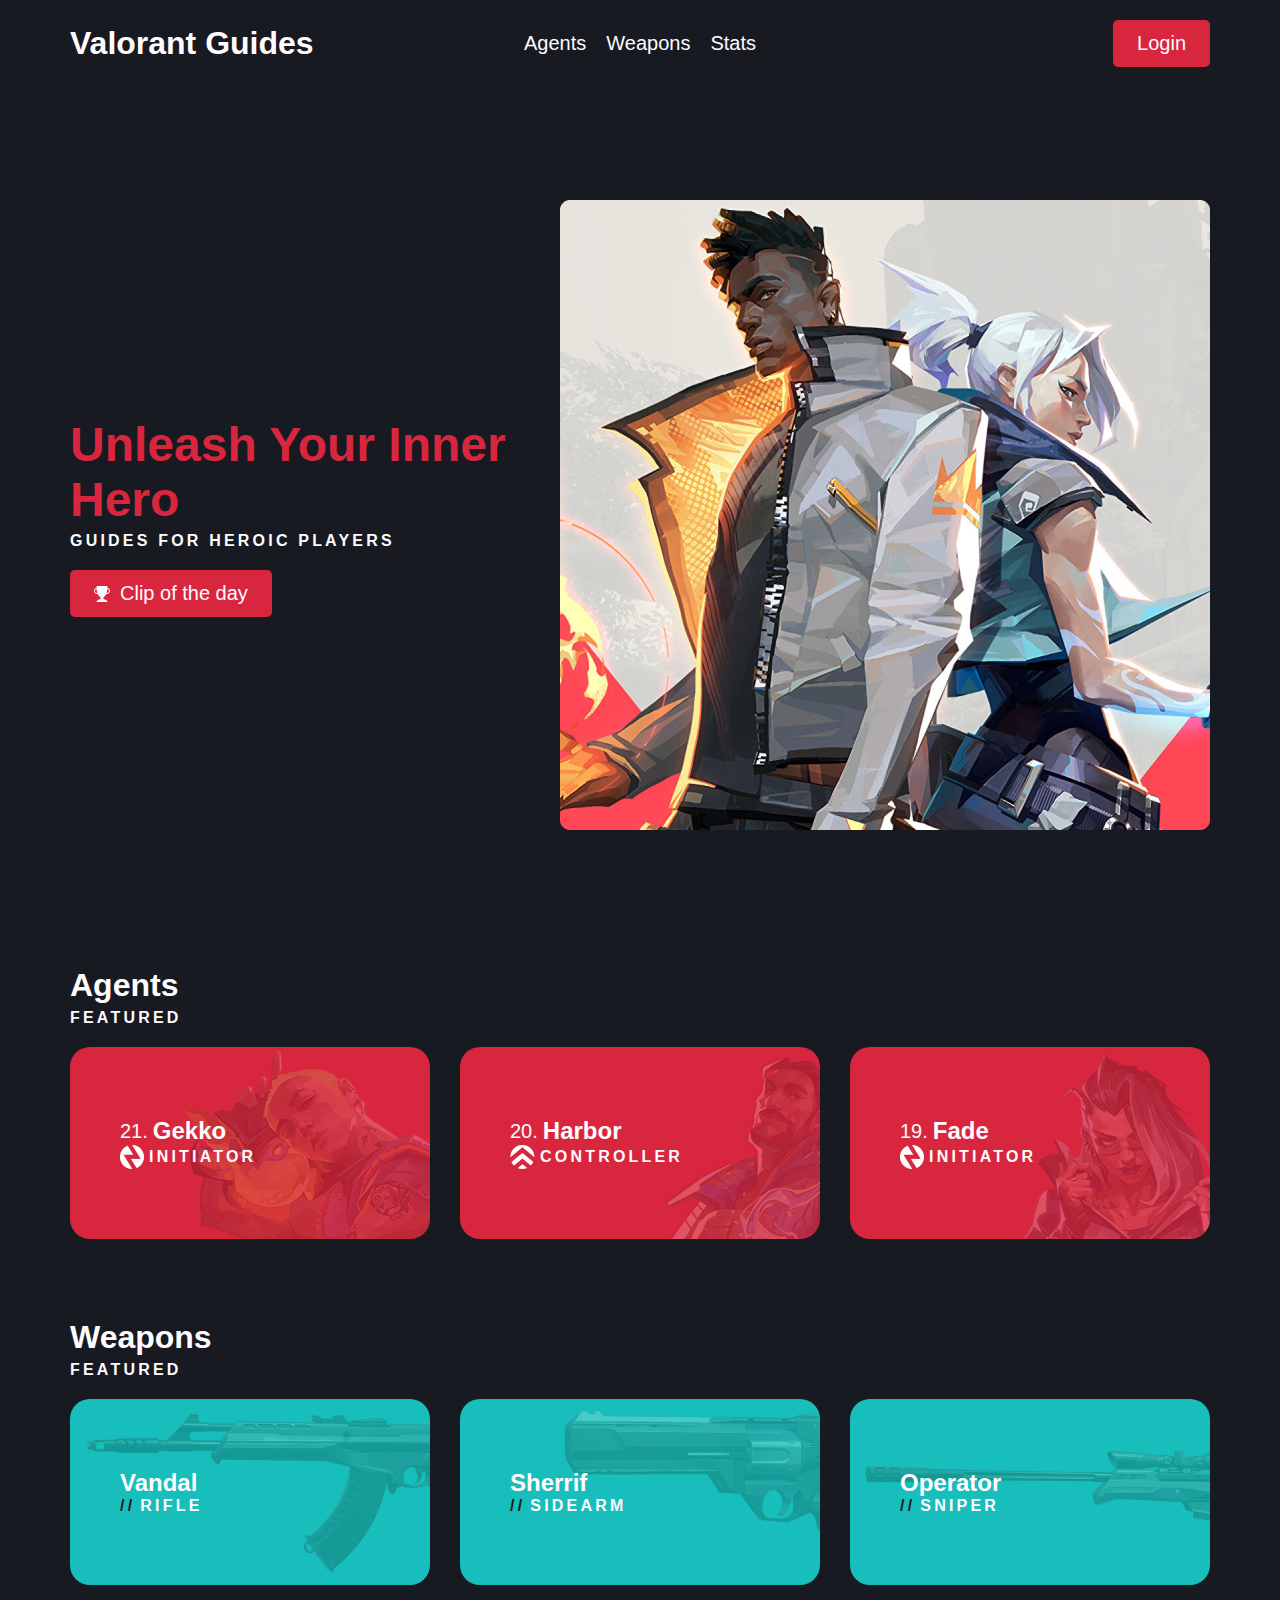
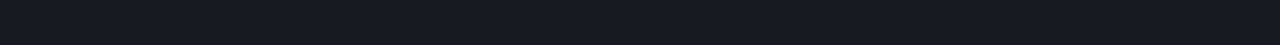
==== public_html/index.html @ 49d73ab6 "wow" ====
<!DOCTYPE html>
<html lang="en">
<head>
    <meta charset="UTF-8">
    <meta http-equiv="X-UA-Compatible" content="IE=edge">
    <meta name="viewport" content="width=device-width, initial-scale=1.0">
    <link rel="stylesheet" href="./assets/css/head.css">
    <link rel="stylesheet" href="./assets/css/navigation.css">
    <link rel="stylesheet" href="./assets/css/pages/index.css">
    <title>Valorant Guides</title>
</head>
<body>
    <div class="container">
        <div class="navigation">
            <div class="logo"><a href="./"><h2>Valorant Guides</h2></a></div>
            <div class="links">
                <ul>
                    <li><a href="./agents.html">Agents</a></li>
                    <li><a href="./weapons.html">Weapons</a></li>
                    <li><a href="./stats.html">Stats</a></li>
                </ul>
            </div>
            <div class="cta"><button class="btn-primary">Login</button></div>
        </div>
        <div class="hero">
            <div class="left">
                <div class="top">
                    <h1>Unleash your inner hero</h1>
                    <p class="subheading">Guides for heroic players</p>
                </div>
                <div class="bottom">
                    <button class="btn-primary">  
                        <svg xmlns="http://www.w3.org/2000/svg" width="16" height="16" fill="currentColor" class="bi bi-trophy-fill" viewBox="0 0 16 16">
                            <path d="M2.5.5A.5.5 0 0 1 3 0h10a.5.5 0 0 1 .5.5c0 .538-.012 1.05-.034 1.536a3 3 0 1 1-1.133 5.89c-.79 1.865-1.878 2.777-2.833 3.011v2.173l1.425.356c.194.048.377.135.537.255L13.3 15.1a.5.5 0 0 1-.3.9H3a.5.5 0 0 1-.3-.9l1.838-1.379c.16-.12.343-.207.537-.255L6.5 13.11v-2.173c-.955-.234-2.043-1.146-2.833-3.012a3 3 0 1 1-1.132-5.89A33.076 33.076 0 0 1 2.5.5zm.099 2.54a2 2 0 0 0 .72 3.935c-.333-1.05-.588-2.346-.72-3.935zm10.083 3.935a2 2 0 0 0 .72-3.935c-.133 1.59-.388 2.885-.72 3.935z"/>
                        </svg>
                        Clip of the day
                    </button>
                </div>
            </div>
            <div class="right">
                <img src="./assets/images/hero.png" alt="">
            </div>
        </div>
        <div class="featured">
            <div class="agents">
                <div class="top">
                    <h2>Agents</h2>
                    <p class="subheading">Featured</p>
                </div>
                <div class="bottom">
                    <div class="agent-card gekko">
                        <div class="name">
                            <h4>21.</h4>
                            <h3>Gekko</h3>
                        </div>
                        <div class="role">
                            <img src="./assets/images/initiator.png">
                            <p class="subheading">Initiator</p>
                        </div>
                    </div>
                    <div class="agent-card harbor">
                        <div class="name">
                            <h4>20.</h4>
                            <h3>Harbor</h3>
                        </div>
                        <div class="role">
                            <img src="./assets/images/controller.png">
                            <p class="subheading">Controller</p>
                        </div>
                    </div>
                    <div class="agent-card fade">
                        <div class="name">
                            <h4>19.</h4>
                            <h3>Fade</h3>
                        </div>
                        <div class="role">
                            <img src="./assets/images/initiator.png">
                            <p class="subheading">Initiator</p>
                        </div>
                    </div>
                </div>
            </div>
            <div class="weapons">
                <div class="top">
                    <h2>Weapons</h2>
                    <p class="subheading">Featured</p>
                </div>
                <div class="bottom">
                    <div class="weapon-card vandal">
                        <div class="name">
                            <h3>Vandal</h3>
                        </div>
                        <div class="type">
                            <p class="subheading slash">//</p>
                            <p class="subheading">Rifle</p>
                        </div>
                    </div>
                    <div class="weapon-card sherrif">
                        <div class="name">
                            <h3>Sherrif</h3>
                        </div>
                        <div class="type">
                            <p class="subheading slash">//</p>
                            <p class="subheading">Sidearm</p>
                        </div>
                    </div>
                    <div class="weapon-card operator">
                        <div class="name">
                            <h3>Operator</h3>
                        </div>
                        <div class="type">
                            <p class="subheading slash">//</p>
                            <p class="subheading">Sniper</p>
                        </div>
                    </div>
                </div>
            </div>
        </div>
    </div>
</body>
</html>
---- public_html/assets/css/head.css ----
:root {
    --primary-color: #D7263D;
    --secondary-color: #17BEBB;
    --text-color: #FFFBFE;
    --background-color: #171A21;
}

* {
    margin: 0;
    padding: 0;
}

body {
    font-family: 'Rubik', sans-serif;
    background-color: var(--background-color);
    color: var(--text-color);
}


/* Texts start */
h1 {
    font-size: 48px;
    font-weight: 800;
    text-transform: capitalize;
}

h2 {
    font-size: 32px;
    font-weight: 700;
    text-transform: capitalize;
}

h3 {
    font-size: 24px;
    font-weight: 600;
    text-transform: capitalize;
}

h4 {
    font-size: 20px;
    font-weight: 500;
    text-transform: capitalize;
}

p {
    font-size: 18px;
    font-weight: 400;
}

a {
    text-decoration: none;
    font-size: 20px;
    font-weight: 400;
    color: inherit;
}

.subheading {
    font-size: 16px;
    font-weight: 600;
    letter-spacing: 0.20em;
    text-transform: uppercase;
}
/* Texts end */


/* Buttons start */
button {
    display: flex;
    align-items: center;
    gap: 10px;
    font-size: 20px;
    font-weight: 400;
    border: none;
    padding: 12px 24px;
    border-radius: 5px;
    transition: .2s ease-in-out;
    color: var(--text-color);
}

button:hover {
    cursor: pointer;
}

.btn-primary {
    background-color: var(--primary-color);
}

.btn-primary:hover {
    background-color: #b81f33;
}

.btn-secondary {
    background-color: var(--secondary-color);
}

.btn-secondary:hover {
    background-color: #0f9d9a;
}
/* Buttons end */


/* Container start */
.container {
    padding: 20px 70px 60px 70px;
}
/* Container end */
---- public_html/assets/css/navigation.css ----
/* Navigation start */
.navigation {
    display: flex;
    justify-content: space-between;
    align-items: center;
}

.navigation .logo {
    flex: 1;
}

.navigation .links {
    flex: 1;
    text-align: center;
}

.navigation .links ul {
    display: flex;
    gap: 20px;
    justify-content: center;
}

.navigation .links ul li {
    list-style: none;
}

.navigation .links ul li a {
    color: inherit;
    transition: .2s ease-in-out;
}

.navigation .links ul li a:hover {
    color: var(--primary-color);
}

.navigation .cta {
    flex: 1;
    display: flex;
    flex-direction: column;
    align-items: end;
}
/* Navigation end */
---- public_html/assets/css/pages/index.css ----
:root {
    --primary-color: #D7263D;
    --secondary-color: #17BEBB;
    --text-color: #FFFBFE;
    --background-color: #171A21;
}


/* Hero start */
.hero {
    height: 100vh;
}

.hero {
    display: flex;
    flex-direction: row;
    align-items: center;
    height: 100vh;
}

.hero .left, .right {
    flex: 1;
}

.hero .left {
    display: flex;
    flex-direction: column;
    gap: 20px;
}

.hero .left h1 {
    color: var(--primary-color);
}

.hero .left .top {
    display: flex;
    flex-direction: column;
    gap: 5px;
}

.hero .right {
    text-align: right;
}
/* Hero end */


/* Featured start */
.featured {
    display: flex;
    flex-direction: column;
    gap: 80px;
}

.featured .top {
    display: flex;
    flex-direction: column;
    gap: 5px;
}

.featured .agents {
    display: flex;
    flex-direction: column;
    gap: 20px;
}

.featured .agents .bottom {
    display: flex;
    flex-direction: row;
    gap: 30px;
}

.featured .agents .bottom .agent-card {
    flex: 1;
    border-radius: 20px;
    padding: 70px 50px;
    gap: 5px;
    background-color: var(--primary-color);
}

.featured .agents .bottom .agent-card.gekko {
    background-image: url('../../images/gekko-20.png');
}

.featured .agents .bottom .agent-card.harbor {
    background-image: url('../../images/harbor-20.png');
}

.featured .agents .bottom .agent-card.fade {
    background-image: url('../../images/fade-20.png');
}

.featured .agents .bottom .agent-card .name {
    display: flex;
    flex-direction: row;
    align-items: center;
    gap: 5px;
}

.featured .agents .bottom .agent-card .role {
    display: flex;
    flex-direction: row;
    align-items: center;
    gap: 5px;
}

.featured .weapons {
    display: flex;
    flex-direction: column;
    gap: 20px;
}

.featured .weapons .bottom {
    display: flex;
    flex-direction: row;
    gap: 30px;
}

.featured .weapons .bottom .weapon-card {
    flex: 1;
    border-radius: 20px;
    padding: 70px 50px;
    gap: 5px;
    background-color: var(--secondary-color);
}

.featured .weapons .bottom .weapon-card.vandal {
    background-image: url('../../images/vandal-20.png');
    background-size: cover;
}

.featured .weapons .bottom .weapon-card.sherrif {
    background-image: url('../../images/sheriff-20.png');
    background-size: cover;
}

.featured .weapons .bottom .weapon-card.operator {
    background-image: url('../../images/operator-20.png');
    background-size: cover;
}

.featured .weapons .bottom .weapon-card .type {
    display: flex;
    flex-direction: row;
    gap: 5px;
}

.featured .weapons .bottom .weapon-card .type .subheading.slash {
    color: var(--background-color);
}
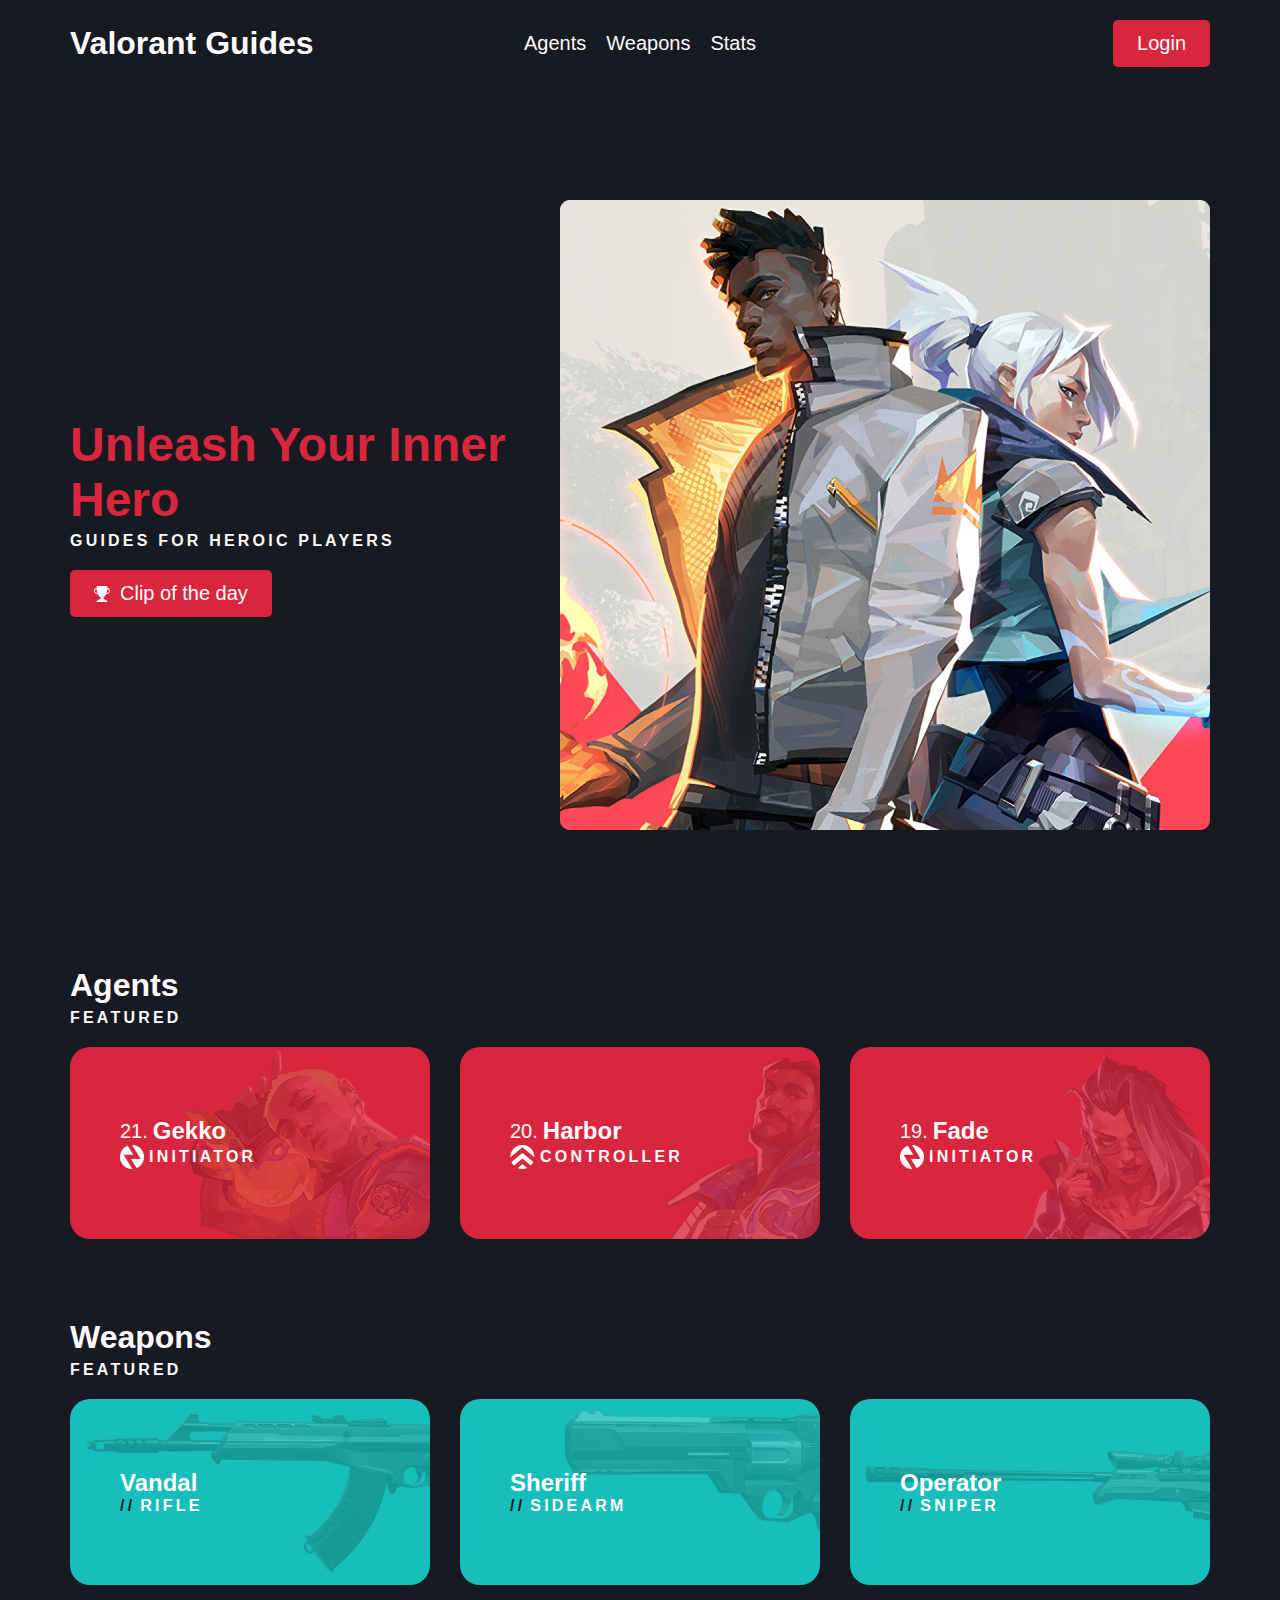
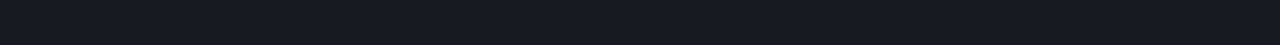
==== commit cf2e3a3c: "aaaaa" ====
--- a/public_html/index.html
+++ b/public_html/index.html
@@ -7,6 +7,7 @@
     <link rel="stylesheet" href="./assets/css/head.css">
     <link rel="stylesheet" href="./assets/css/navigation.css">
     <link rel="stylesheet" href="./assets/css/pages/index.css">
+    <script src="./index.js"></script>
     <title>Valorant Guides</title>
 </head>
 <body>
@@ -48,7 +49,7 @@
                     <p class="subheading">Featured</p>
                 </div>
                 <div class="bottom">
-                    <div class="agent-card gekko">
+                    <div onmouseenter="hoverAgentCard('gekko')" class="agent-card gekko">
                         <div class="name">
                             <h4>21.</h4>
                             <h3>Gekko</h3>
@@ -58,7 +59,7 @@
                             <p class="subheading">Initiator</p>
                         </div>
                     </div>
-                    <div class="agent-card harbor">
+                    <div onmouseenter="hoverAgentCard('harbor')" class="agent-card harbor">
                         <div class="name">
                             <h4>20.</h4>
                             <h3>Harbor</h3>
@@ -68,7 +69,7 @@
                             <p class="subheading">Controller</p>
                         </div>
                     </div>
-                    <div class="agent-card fade">
+                    <div onmouseenter="hoverAgentCard('fade')" class="agent-card fade">
                         <div class="name">
                             <h4>19.</h4>
                             <h3>Fade</h3>
@@ -86,7 +87,7 @@
                     <p class="subheading">Featured</p>
                 </div>
                 <div class="bottom">
-                    <div class="weapon-card vandal">
+                    <div onmouseenter="hoverWeaponCard('vandal')" class="weapon-card vandal">
                         <div class="name">
                             <h3>Vandal</h3>
                         </div>
@@ -95,16 +96,16 @@
                             <p class="subheading">Rifle</p>
                         </div>
                     </div>
-                    <div class="weapon-card sherrif">
+                    <div onmouseenter="hoverWeaponCard('sheriff')" class="weapon-card sheriff">
                         <div class="name">
-                            <h3>Sherrif</h3>
+                            <h3>Sheriff</h3>
                         </div>
                         <div class="type">
                             <p class="subheading slash">//</p>
                             <p class="subheading">Sidearm</p>
                         </div>
                     </div>
-                    <div class="weapon-card operator">
+                    <div onmouseenter="hoverWeaponCard('operator')" class="weapon-card operator">
                         <div class="name">
                             <h3>Operator</h3>
                         </div>
--- a/public_html/assets/css/pages/index.css
+++ b/public_html/assets/css/pages/index.css
@@ -75,6 +75,8 @@
     padding: 70px 50px;
     gap: 5px;
     background-color: var(--primary-color);
+    transition: .2s ease-in-out;
+    background-repeat: no-repeat;
 }
 
 .featured .agents .bottom .agent-card.gekko {
@@ -128,7 +130,7 @@
     background-size: cover;
 }
 
-.featured .weapons .bottom .weapon-card.sherrif {
+.featured .weapons .bottom .weapon-card.sheriff {
     background-image: url('../../images/sheriff-20.png');
     background-size: cover;
 }
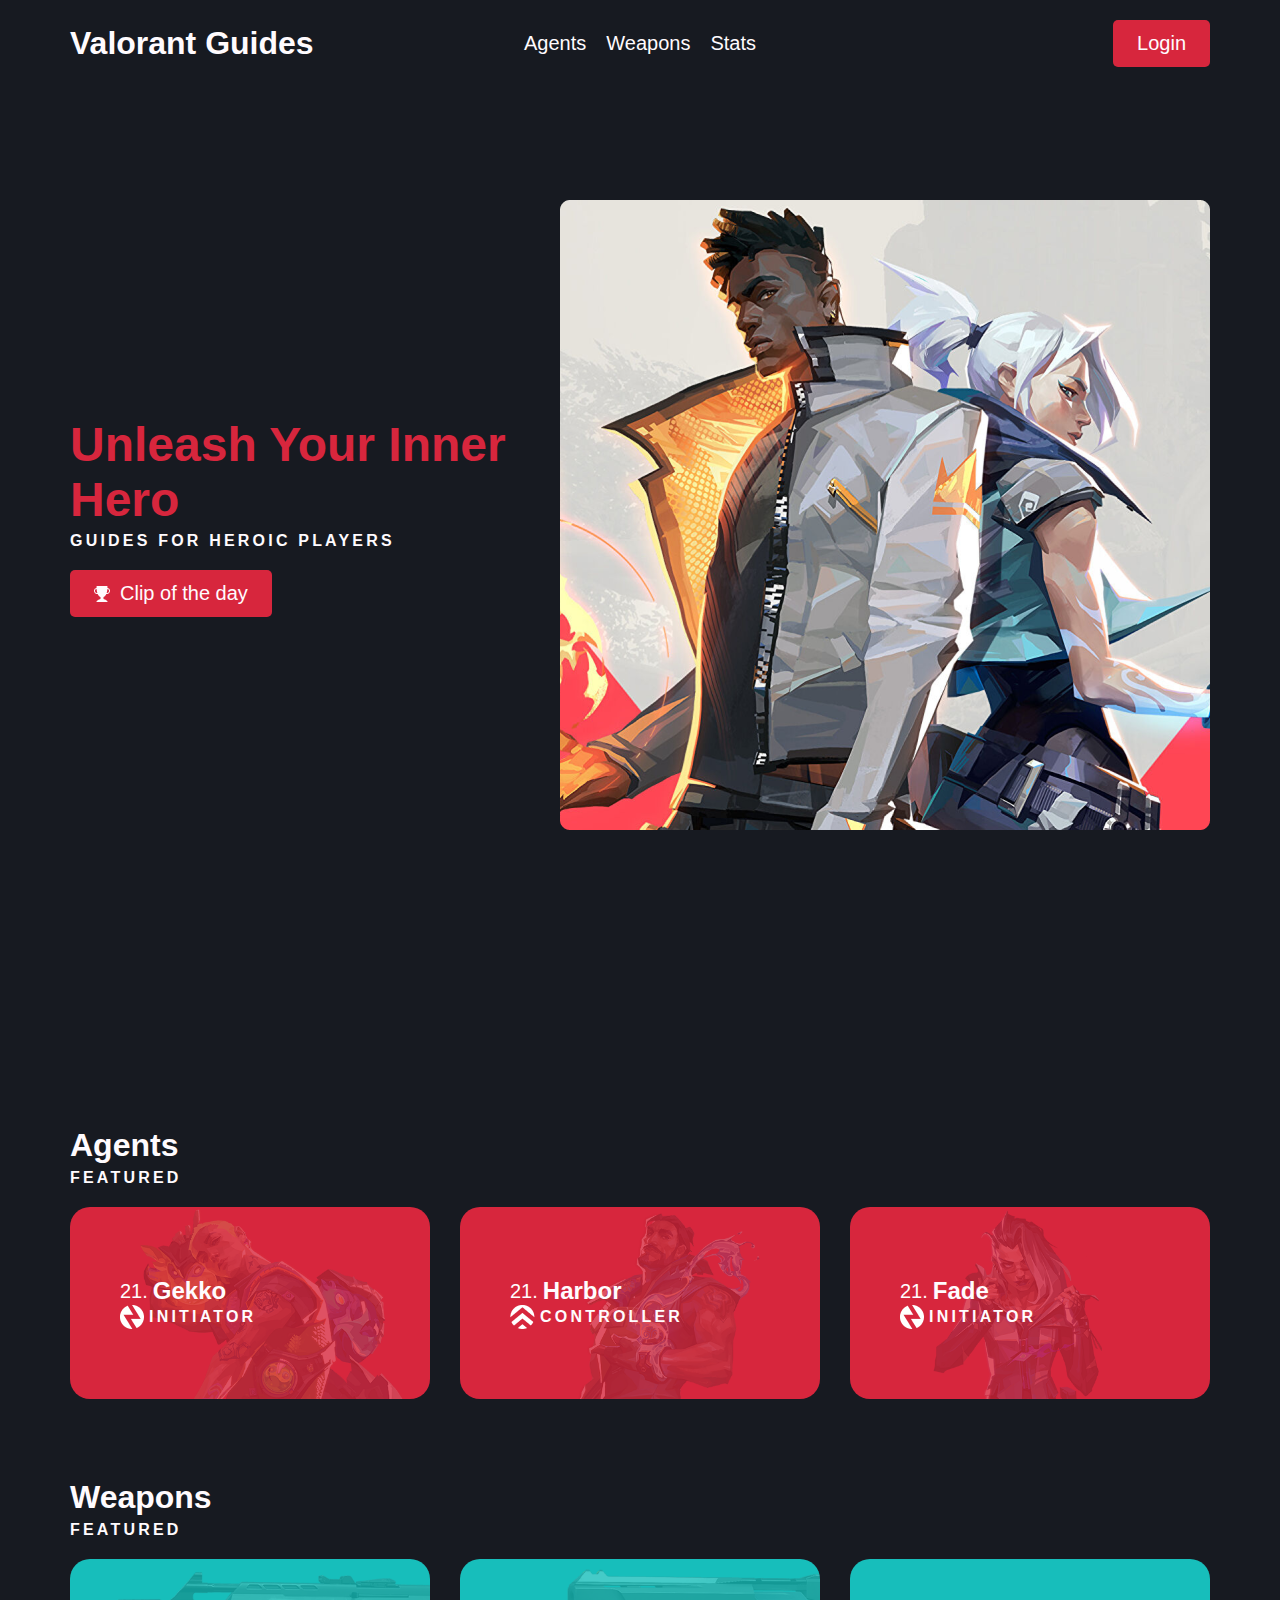
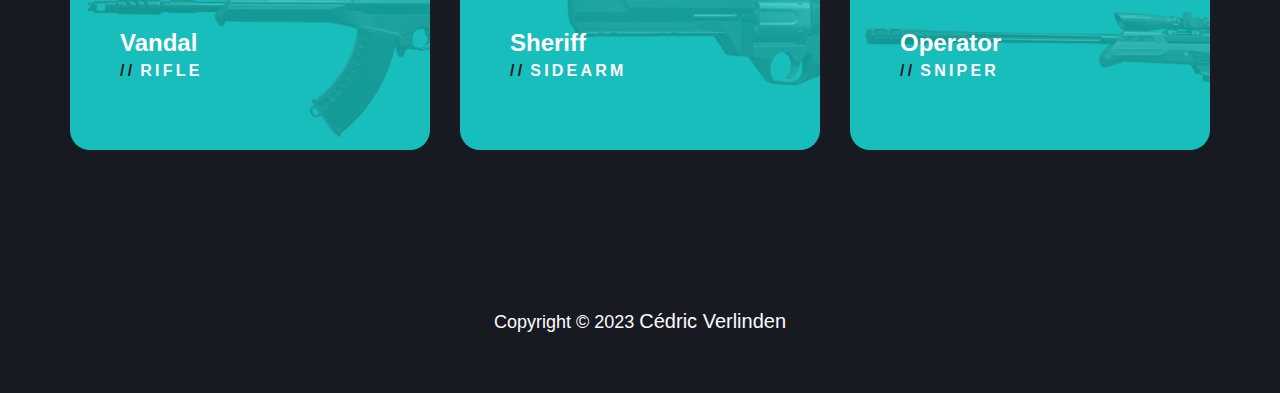
==== commit 47177c74: "Added database, agents, weapons" ====
--- a/public_html/index.html
+++ b/public_html/index.html
@@ -1,122 +1,112 @@
 <!DOCTYPE html>
 <html lang="en">
-<head>
-    <meta charset="UTF-8">
-    <meta http-equiv="X-UA-Compatible" content="IE=edge">
-    <meta name="viewport" content="width=device-width, initial-scale=1.0">
-    <link rel="stylesheet" href="./assets/css/head.css">
-    <link rel="stylesheet" href="./assets/css/navigation.css">
-    <link rel="stylesheet" href="./assets/css/pages/index.css">
-    <script src="./index.js"></script>
+  <head>
+    <meta charset="UTF-8" />
+    <meta http-equiv="X-UA-Compatible" content="IE=edge" />
+    <meta name="viewport" content="width=device-width, initial-scale=1.0" />
+    <link rel="stylesheet" href="./assets/css/head.css" />
+    <link rel="stylesheet" href="./assets/css/navigation.css" />
+    <link rel="stylesheet" href="./assets/css/pages/index.css" />
+    <script type="module" src="./js/database.js"></script>
+    <script src="./js/index.js"></script>
+    <script type="module">
+      import { getAllAgents, getAllWeapons } from "./js/database.js";
+
+      getAllAgents()
+        .then((agents) => {
+          console.log("All agents: ", agents);
+        })
+        .catch((error) => {
+          console.error("Error getting agents: ", error);
+        });
+
+      getAllWeapons()
+        .then((weapons) => {
+          console.log("All weapons: ", weapons);
+        })
+        .catch((error) => {
+          console.error("Error getting weapons: ", error);
+        });
+    </script>
     <title>Valorant Guides</title>
-</head>
-<body>
+  </head>
+  <body>
     <div class="container">
-        <div class="navigation">
-            <div class="logo"><a href="./"><h2>Valorant Guides</h2></a></div>
-            <div class="links">
-                <ul>
-                    <li><a href="./agents.html">Agents</a></li>
-                    <li><a href="./weapons.html">Weapons</a></li>
-                    <li><a href="./stats.html">Stats</a></li>
-                </ul>
-            </div>
-            <div class="cta"><button class="btn-primary">Login</button></div>
+      <div class="navigation">
+        <div class="logo">
+          <a href="./"><h2>Valorant Guides</h2></a>
         </div>
-        <div class="hero">
-            <div class="left">
-                <div class="top">
-                    <h1>Unleash your inner hero</h1>
-                    <p class="subheading">Guides for heroic players</p>
-                </div>
-                <div class="bottom">
-                    <button class="btn-primary">  
-                        <svg xmlns="http://www.w3.org/2000/svg" width="16" height="16" fill="currentColor" class="bi bi-trophy-fill" viewBox="0 0 16 16">
-                            <path d="M2.5.5A.5.5 0 0 1 3 0h10a.5.5 0 0 1 .5.5c0 .538-.012 1.05-.034 1.536a3 3 0 1 1-1.133 5.89c-.79 1.865-1.878 2.777-2.833 3.011v2.173l1.425.356c.194.048.377.135.537.255L13.3 15.1a.5.5 0 0 1-.3.9H3a.5.5 0 0 1-.3-.9l1.838-1.379c.16-.12.343-.207.537-.255L6.5 13.11v-2.173c-.955-.234-2.043-1.146-2.833-3.012a3 3 0 1 1-1.132-5.89A33.076 33.076 0 0 1 2.5.5zm.099 2.54a2 2 0 0 0 .72 3.935c-.333-1.05-.588-2.346-.72-3.935zm10.083 3.935a2 2 0 0 0 .72-3.935c-.133 1.59-.388 2.885-.72 3.935z"/>
-                        </svg>
-                        Clip of the day
-                    </button>
-                </div>
-            </div>
-            <div class="right">
-                <img src="./assets/images/hero.png" alt="">
-            </div>
+        <div class="links">
+          <ul>
+            <li><a href="./agents.html">Agents</a></li>
+            <li><a href="./weapons.html">Weapons</a></li>
+            <li><a href="./stats.html">Stats</a></li>
+          </ul>
         </div>
-        <div class="featured">
-            <div class="agents">
-                <div class="top">
-                    <h2>Agents</h2>
-                    <p class="subheading">Featured</p>
-                </div>
-                <div class="bottom">
-                    <div onmouseenter="hoverAgentCard('gekko')" class="agent-card gekko">
-                        <div class="name">
-                            <h4>21.</h4>
-                            <h3>Gekko</h3>
-                        </div>
-                        <div class="role">
-                            <img src="./assets/images/initiator.png">
-                            <p class="subheading">Initiator</p>
-                        </div>
-                    </div>
-                    <div onmouseenter="hoverAgentCard('harbor')" class="agent-card harbor">
-                        <div class="name">
-                            <h4>20.</h4>
-                            <h3>Harbor</h3>
-                        </div>
-                        <div class="role">
-                            <img src="./assets/images/controller.png">
-                            <p class="subheading">Controller</p>
-                        </div>
-                    </div>
-                    <div onmouseenter="hoverAgentCard('fade')" class="agent-card fade">
-                        <div class="name">
-                            <h4>19.</h4>
-                            <h3>Fade</h3>
-                        </div>
-                        <div class="role">
-                            <img src="./assets/images/initiator.png">
-                            <p class="subheading">Initiator</p>
-                        </div>
-                    </div>
-                </div>
-            </div>
-            <div class="weapons">
-                <div class="top">
-                    <h2>Weapons</h2>
-                    <p class="subheading">Featured</p>
-                </div>
-                <div class="bottom">
-                    <div onmouseenter="hoverWeaponCard('vandal')" class="weapon-card vandal">
-                        <div class="name">
-                            <h3>Vandal</h3>
-                        </div>
-                        <div class="type">
-                            <p class="subheading slash">//</p>
-                            <p class="subheading">Rifle</p>
-                        </div>
-                    </div>
-                    <div onmouseenter="hoverWeaponCard('sheriff')" class="weapon-card sheriff">
-                        <div class="name">
-                            <h3>Sheriff</h3>
-                        </div>
-                        <div class="type">
-                            <p class="subheading slash">//</p>
-                            <p class="subheading">Sidearm</p>
-                        </div>
-                    </div>
-                    <div onmouseenter="hoverWeaponCard('operator')" class="weapon-card operator">
-                        <div class="name">
-                            <h3>Operator</h3>
-                        </div>
-                        <div class="type">
-                            <p class="subheading slash">//</p>
-                            <p class="subheading">Sniper</p>
-                        </div>
-                    </div>
-                </div>
-            </div>
+        <div class="cta"><button class="btn-primary">Login</button></div>
+      </div>
+      <div class="hero">
+        <div class="left">
+          <div class="top">
+            <h1>Unleash your inner hero</h1>
+            <p class="subheading">Guides for heroic players</p>
+          </div>
+          <div class="bottom">
+            <button class="btn-primary">
+              <svg
+                xmlns="http://www.w3.org/2000/svg"
+                width="16"
+                height="16"
+                fill="currentColor"
+                class="bi bi-trophy-fill"
+                viewBox="0 0 16 16"
+              >
+                <path
+                  d="M2.5.5A.5.5 0 0 1 3 0h10a.5.5 0 0 1 .5.5c0 .538-.012 1.05-.034 1.536a3 3 0 1 1-1.133 5.89c-.79 1.865-1.878 2.777-2.833 3.011v2.173l1.425.356c.194.048.377.135.537.255L13.3 15.1a.5.5 0 0 1-.3.9H3a.5.5 0 0 1-.3-.9l1.838-1.379c.16-.12.343-.207.537-.255L6.5 13.11v-2.173c-.955-.234-2.043-1.146-2.833-3.012a3 3 0 1 1-1.132-5.89A33.076 33.076 0 0 1 2.5.5zm.099 2.54a2 2 0 0 0 .72 3.935c-.333-1.05-.588-2.346-.72-3.935zm10.083 3.935a2 2 0 0 0 .72-3.935c-.133 1.59-.388 2.885-.72 3.935z"
+                />
+              </svg>
+              Clip of the day
+            </button>
+          </div>
         </div>
+        <div class="right">
+          <img src="./assets/images/hero.png" alt="" />
+        </div>
+      </div>
+      <div class="featured">
+        <div class="agents">
+          <div class="top">
+            <h2>Agents</h2>
+            <p class="subheading">Featured</p>
+          </div>
+          <div class="bottom">
+            <script>
+              createAgentCard("gekko", "initiator");
+              createAgentCard("harbor", "controller");
+              createAgentCard("fade", "initiator");
+            </script>
+          </div>
+        </div>
+        <div class="weapons">
+          <div class="top">
+            <h2>Weapons</h2>
+            <p class="subheading">Featured</p>
+          </div>
+          <div class="bottom">
+            <script>
+              createWeaponCard("vandal", "rifle");
+              createWeaponCard("sheriff", "sidearm");
+              createWeaponCard("operator", "sniper");
+            </script>
+          </div>
+        </div>
+      </div>
+      <div class="footer">
+        <p>
+          Copyright © 2023
+          <a href="http://www.cedricverlinden.com">Cédric Verlinden</a>
+        </p>
+      </div>
     </div>
-</body>
-</html>+  </body>
+</html>
--- a/public_html/assets/css/head.css
+++ b/public_html/assets/css/head.css
@@ -52,6 +52,11 @@
     font-size: 20px;
     font-weight: 400;
     color: inherit;
+    transition: .2s ease-in-out;
+}
+
+a:hover {
+    color: var(--primary-color);
 }
 
 .subheading {
@@ -73,7 +78,7 @@
     border: none;
     padding: 12px 24px;
     border-radius: 5px;
-    transition: .2s ease-in-out;
+    transition: background-color .2s ease-in-out;
     color: var(--text-color);
 }
 
--- a/public_html/assets/css/pages/index.css
+++ b/public_html/assets/css/pages/index.css
@@ -5,6 +5,14 @@
     --background-color: #171A21;
 }
 
+.container {
+    display: flex;
+    flex-direction: column;
+}
+
+.container > :nth-child(n+3) {
+    margin-top: 160px;
+}
 
 /* Hero start */
 .hero {
@@ -75,20 +83,9 @@
     padding: 70px 50px;
     gap: 5px;
     background-color: var(--primary-color);
-    transition: .2s ease-in-out;
+    transition: background-position-x .2s ease-in-out;
     background-repeat: no-repeat;
-}
-
-.featured .agents .bottom .agent-card.gekko {
-    background-image: url('../../images/gekko-20.png');
-}
-
-.featured .agents .bottom .agent-card.harbor {
-    background-image: url('../../images/harbor-20.png');
-}
-
-.featured .agents .bottom .agent-card.fade {
-    background-image: url('../../images/fade-20.png');
+    cursor: pointer;
 }
 
 .featured .agents .bottom .agent-card .name {
@@ -121,31 +118,30 @@
     flex: 1;
     border-radius: 20px;
     padding: 70px 50px;
-    gap: 5px;
     background-color: var(--secondary-color);
+    cursor: pointer;
 }
 
-.featured .weapons .bottom .weapon-card.vandal {
-    background-image: url('../../images/vandal-20.png');
-    background-size: cover;
+.featured .weapons .bottom .weapon-card .info {
+    display: flex;
+    flex-direction: column;
+    gap: 5px;
+    transition: transform .2s ease-in-out;
 }
 
-.featured .weapons .bottom .weapon-card.sheriff {
-    background-image: url('../../images/sheriff-20.png');
-    background-size: cover;
-}
-
-.featured .weapons .bottom .weapon-card.operator {
-    background-image: url('../../images/operator-20.png');
-    background-size: cover;
-}
-
-.featured .weapons .bottom .weapon-card .type {
+.featured .weapons .bottom .weapon-card .info .type {
     display: flex;
     flex-direction: row;
     gap: 5px;
 }
 
-.featured .weapons .bottom .weapon-card .type .subheading.slash {
+.featured .weapons .bottom .weapon-card .info .type .subheading.slash {
     color: var(--background-color);
+    background-size: c;
+}
+
+.footer {
+    display: flex;
+    justify-content: center;
+    width: 100%;
 }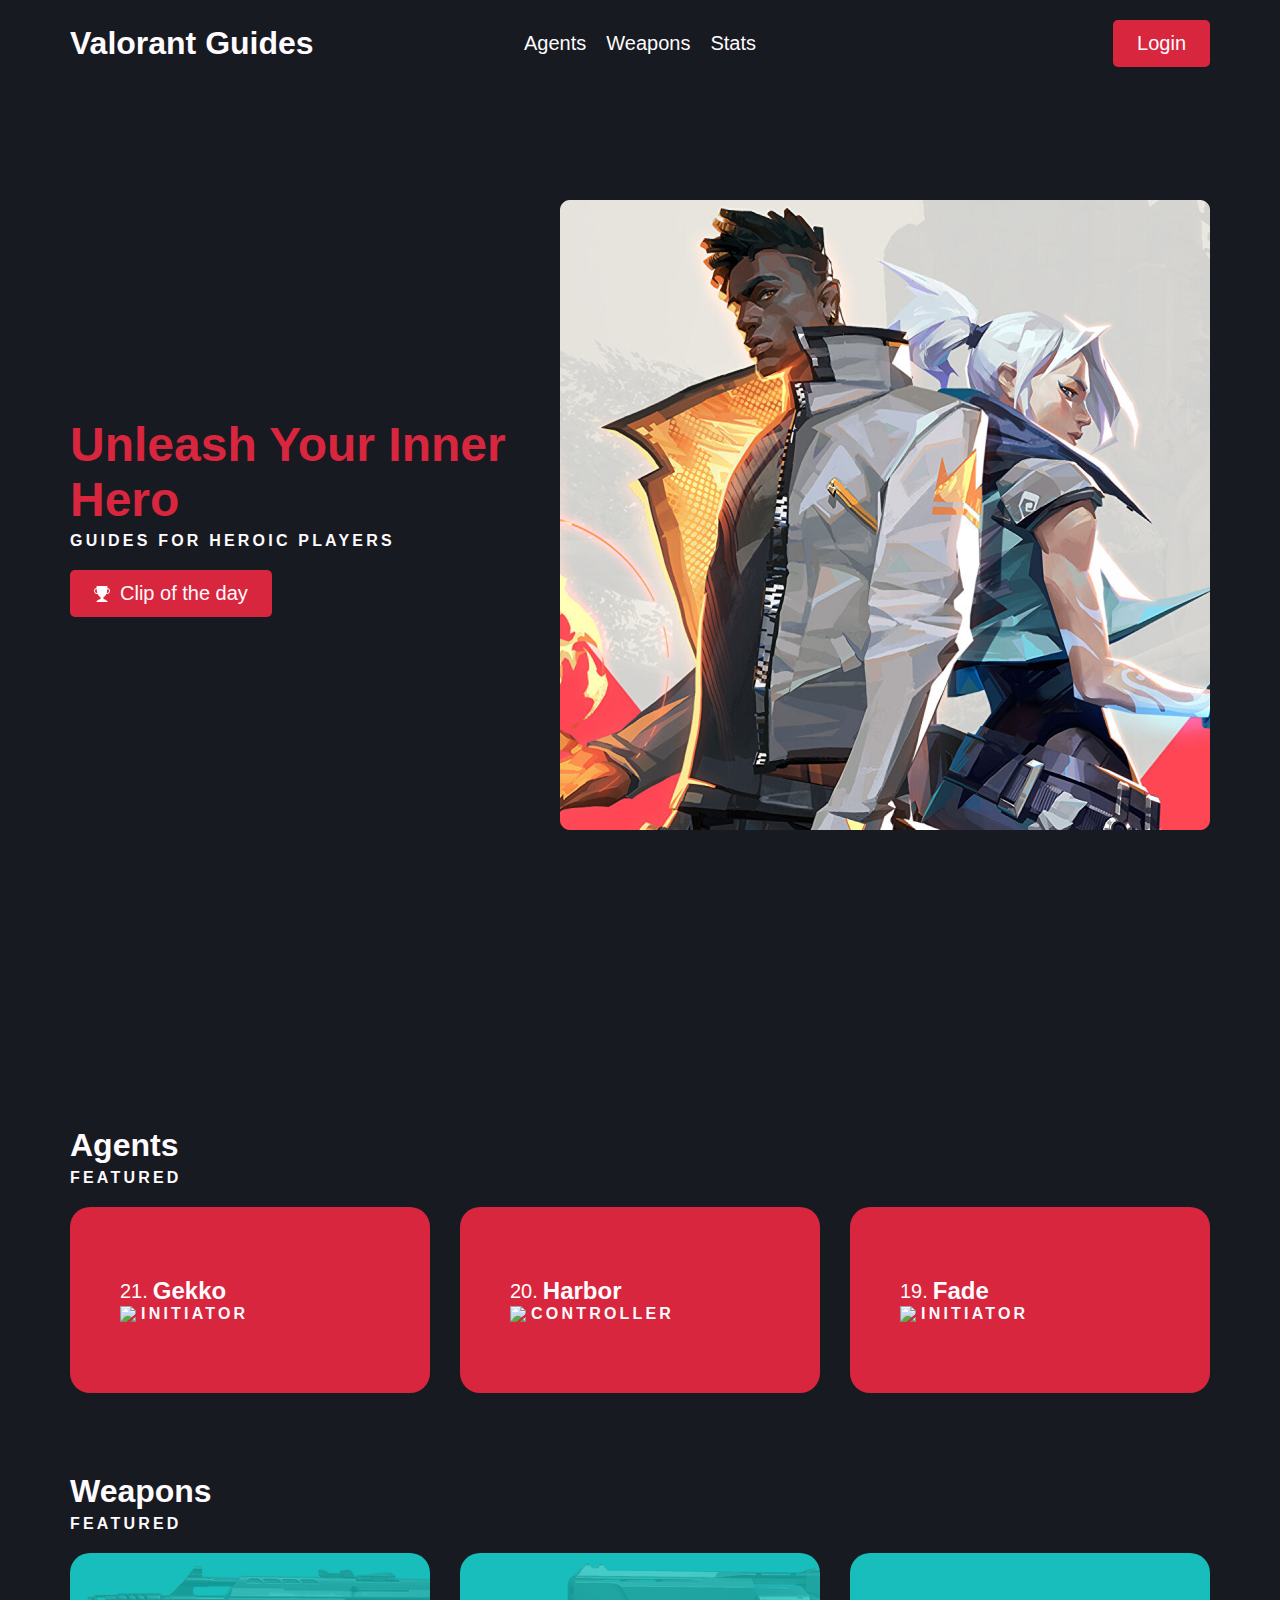
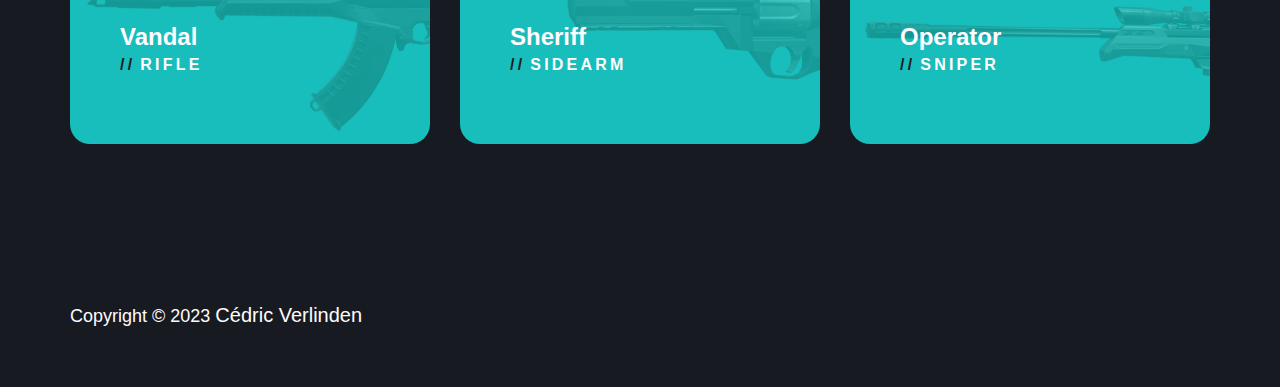
==== commit bd3ba66d: "Added single page for all agents" ====
--- a/public_html/index.html
+++ b/public_html/index.html
@@ -7,27 +7,7 @@
     <link rel="stylesheet" href="./assets/css/head.css" />
     <link rel="stylesheet" href="./assets/css/navigation.css" />
     <link rel="stylesheet" href="./assets/css/pages/index.css" />
-    <script type="module" src="./js/database.js"></script>
     <script src="./js/index.js"></script>
-    <script type="module">
-      import { getAllAgents, getAllWeapons } from "./js/database.js";
-
-      getAllAgents()
-        .then((agents) => {
-          console.log("All agents: ", agents);
-        })
-        .catch((error) => {
-          console.error("Error getting agents: ", error);
-        });
-
-      getAllWeapons()
-        .then((weapons) => {
-          console.log("All weapons: ", weapons);
-        })
-        .catch((error) => {
-          console.error("Error getting weapons: ", error);
-        });
-    </script>
     <title>Valorant Guides</title>
   </head>
   <body>
@@ -80,10 +60,10 @@
             <p class="subheading">Featured</p>
           </div>
           <div class="bottom">
-            <script>
-              createAgentCard("gekko", "initiator");
-              createAgentCard("harbor", "controller");
-              createAgentCard("fade", "initiator");
+            <script type="module">
+              import { getLastThreeAgents as agents } from './js/database.js';
+
+              createAgentCards(agents());
             </script>
           </div>
         </div>
@@ -94,9 +74,9 @@
           </div>
           <div class="bottom">
             <script>
-              createWeaponCard("vandal", "rifle");
-              createWeaponCard("sheriff", "sidearm");
-              createWeaponCard("operator", "sniper");
+              createWeaponCard('vandal', 'rifle');
+              createWeaponCard('sheriff', 'sidearm');
+              createWeaponCard('operator', 'sniper');
             </script>
           </div>
         </div>
--- a/public_html/assets/css/head.css
+++ b/public_html/assets/css/head.css
@@ -106,6 +106,6 @@
 
 /* Container start */
 .container {
-    padding: 20px 70px 60px 70px;
+    padding: 20px 70px 60px 70px !important;
 }
 /* Container end */--- a/public_html/assets/css/pages/index.css
+++ b/public_html/assets/css/pages/index.css
@@ -83,7 +83,7 @@
     padding: 70px 50px;
     gap: 5px;
     background-color: var(--primary-color);
-    transition: background-position-x .2s ease-in-out;
+    transition: background-position-x .2s ease-in-out, background-color .2s ease-in-out;
     background-repeat: no-repeat;
     cursor: pointer;
 }
@@ -120,6 +120,7 @@
     padding: 70px 50px;
     background-color: var(--secondary-color);
     cursor: pointer;
+    transition: background-color .2s ease-in-out;
 }
 
 .featured .weapons .bottom .weapon-card .info {
@@ -137,11 +138,5 @@
 
 .featured .weapons .bottom .weapon-card .info .type .subheading.slash {
     color: var(--background-color);
-    background-size: c;
-}
-
-.footer {
-    display: flex;
-    justify-content: center;
-    width: 100%;
+    background-size: cover;
 }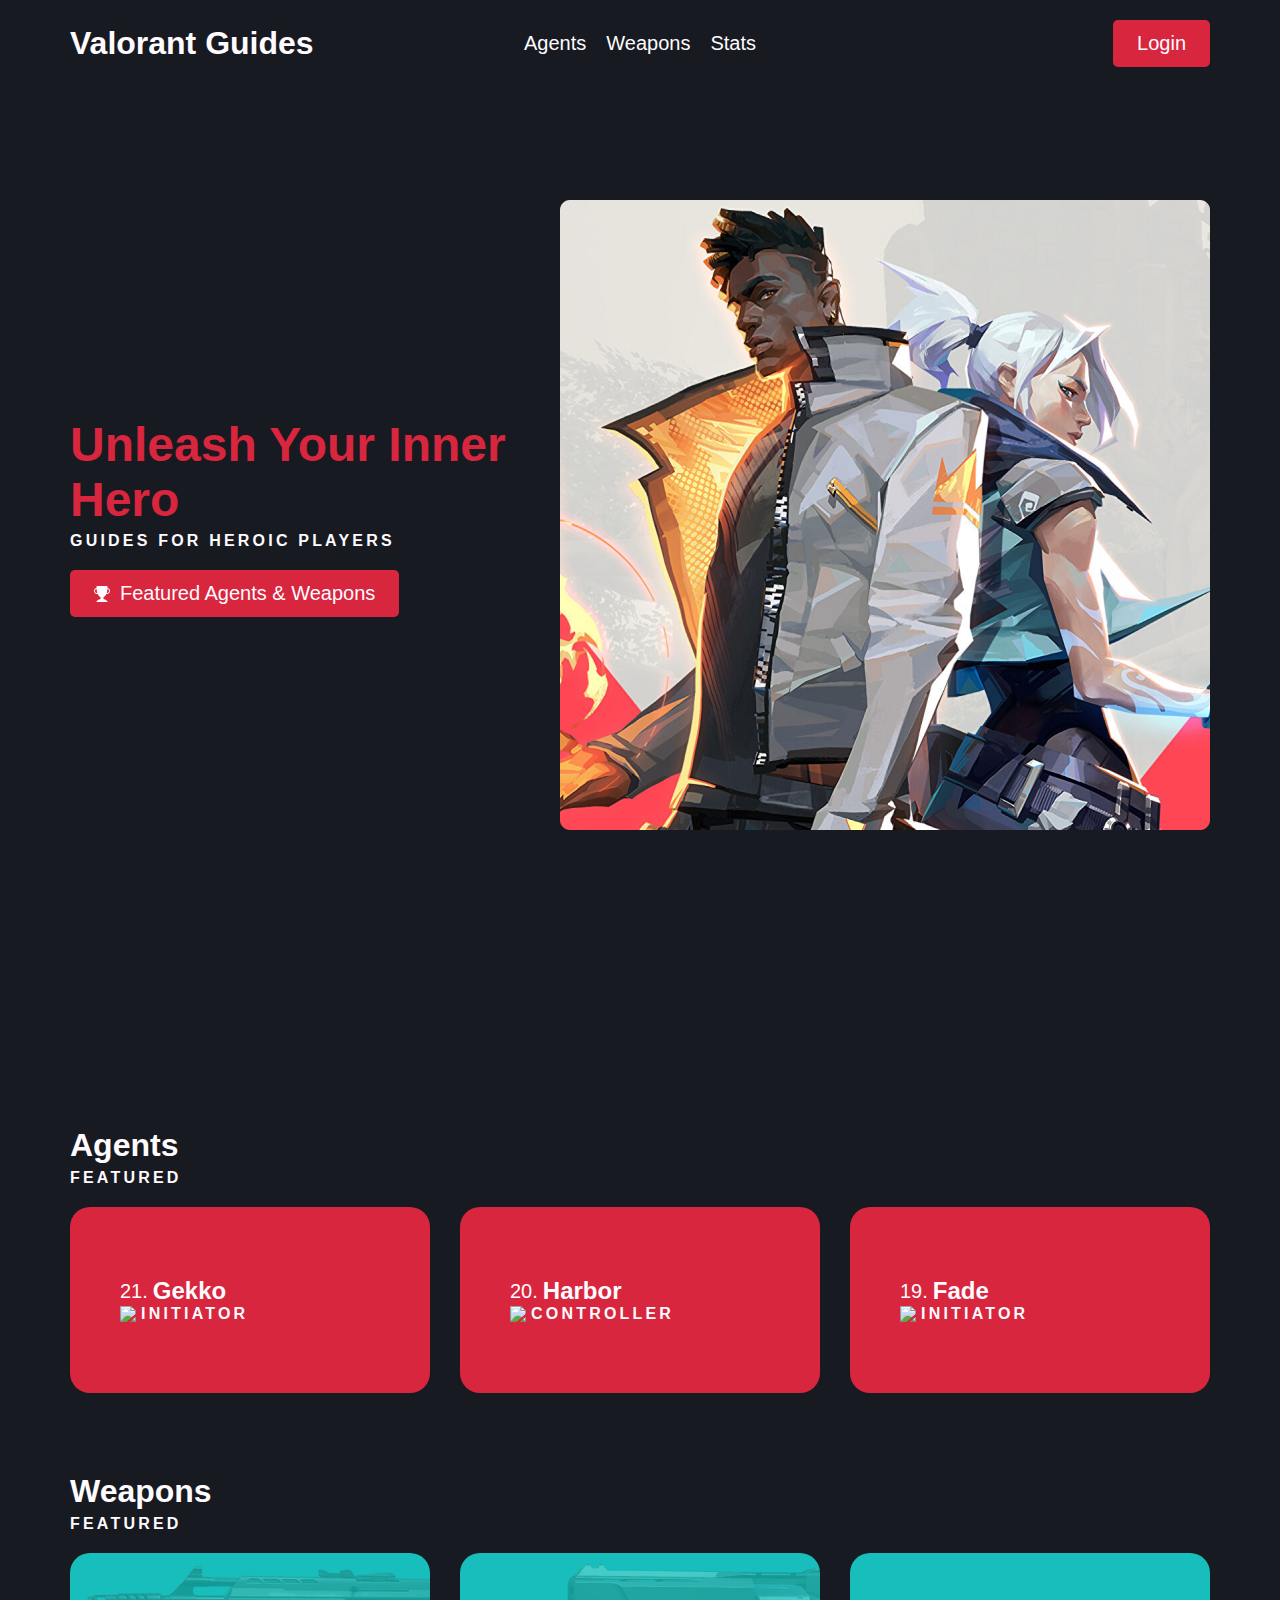
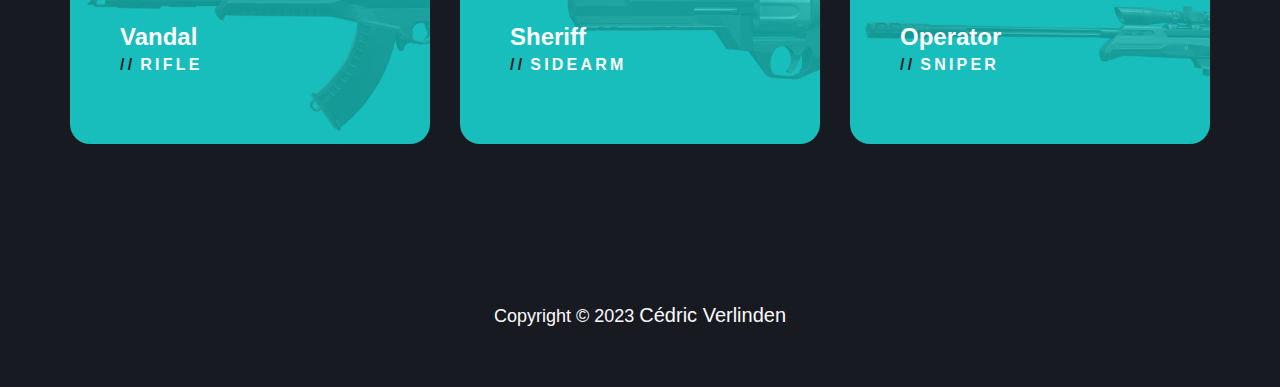
==== commit 5c1418e9: "Finished, might need to fix some mobile issues" ====
--- a/public_html/index.html
+++ b/public_html/index.html
@@ -5,6 +5,7 @@
     <meta http-equiv="X-UA-Compatible" content="IE=edge" />
     <meta name="viewport" content="width=device-width, initial-scale=1.0" />
     <link rel="stylesheet" href="./assets/css/head.css" />
+    <link rel="stylesheet" href="./assets/css/footer.css" />
     <link rel="stylesheet" href="./assets/css/navigation.css" />
     <link rel="stylesheet" href="./assets/css/pages/index.css" />
     <script src="./js/index.js"></script>
@@ -32,21 +33,23 @@
             <p class="subheading">Guides for heroic players</p>
           </div>
           <div class="bottom">
-            <button class="btn-primary">
-              <svg
-                xmlns="http://www.w3.org/2000/svg"
-                width="16"
-                height="16"
-                fill="currentColor"
-                class="bi bi-trophy-fill"
-                viewBox="0 0 16 16"
-              >
-                <path
-                  d="M2.5.5A.5.5 0 0 1 3 0h10a.5.5 0 0 1 .5.5c0 .538-.012 1.05-.034 1.536a3 3 0 1 1-1.133 5.89c-.79 1.865-1.878 2.777-2.833 3.011v2.173l1.425.356c.194.048.377.135.537.255L13.3 15.1a.5.5 0 0 1-.3.9H3a.5.5 0 0 1-.3-.9l1.838-1.379c.16-.12.343-.207.537-.255L6.5 13.11v-2.173c-.955-.234-2.043-1.146-2.833-3.012a3 3 0 1 1-1.132-5.89A33.076 33.076 0 0 1 2.5.5zm.099 2.54a2 2 0 0 0 .72 3.935c-.333-1.05-.588-2.346-.72-3.935zm10.083 3.935a2 2 0 0 0 .72-3.935c-.133 1.59-.388 2.885-.72 3.935z"
-                />
-              </svg>
-              Clip of the day
-            </button>
+            <a href="#featured">
+              <button class="btn-primary">
+                <svg
+                  xmlns="http://www.w3.org/2000/svg"
+                  width="16"
+                  height="16"
+                  fill="currentColor"
+                  class="bi bi-trophy-fill"
+                  viewBox="0 0 16 16"
+                >
+                  <path
+                    d="M2.5.5A.5.5 0 0 1 3 0h10a.5.5 0 0 1 .5.5c0 .538-.012 1.05-.034 1.536a3 3 0 1 1-1.133 5.89c-.79 1.865-1.878 2.777-2.833 3.011v2.173l1.425.356c.194.048.377.135.537.255L13.3 15.1a.5.5 0 0 1-.3.9H3a.5.5 0 0 1-.3-.9l1.838-1.379c.16-.12.343-.207.537-.255L6.5 13.11v-2.173c-.955-.234-2.043-1.146-2.833-3.012a3 3 0 1 1-1.132-5.89A33.076 33.076 0 0 1 2.5.5zm.099 2.54a2 2 0 0 0 .72 3.935c-.333-1.05-.588-2.346-.72-3.935zm10.083 3.935a2 2 0 0 0 .72-3.935c-.133 1.59-.388 2.885-.72 3.935z"
+                  />
+                </svg>
+                Featured Agents & Weapons
+              </button>
+            </a>
           </div>
         </div>
         <div class="right">
@@ -63,7 +66,7 @@
             <script type="module">
               import { getLastThreeAgents as agents } from './js/database.js';
 
-              createAgentCards(agents());
+              createAgentCards('.featured .agents .bottom', '.featured .agents .bottom .agent-card', agents());
             </script>
           </div>
         </div>
@@ -74,9 +77,9 @@
           </div>
           <div class="bottom">
             <script>
-              createWeaponCard('vandal', 'rifle');
-              createWeaponCard('sheriff', 'sidearm');
-              createWeaponCard('operator', 'sniper');
+              createWeaponCard('.featured .weapons .bottom', '.featured .weapons .bottom .weapon-card', 'vandal', 'rifle');
+              createWeaponCard('.featured .weapons .bottom', '.featured .weapons .bottom .weapon-card','sheriff', 'sidearm');
+              createWeaponCard('.featured .weapons .bottom', '.featured .weapons .bottom .weapon-card','operator', 'sniper');
             </script>
           </div>
         </div>
--- a/public_html/assets/css/footer.css
+++ b/public_html/assets/css/footer.css
@@ -0,0 +1,5 @@
+.footer {
+    display: flex;
+    justify-content: center;
+    width: 100%;
+}--- a/public_html/assets/css/pages/index.css
+++ b/public_html/assets/css/pages/index.css
@@ -3,6 +3,10 @@
     --secondary-color: #17BEBB;
     --text-color: #FFFBFE;
     --background-color: #171A21;
+}
+
+html {
+    scroll-behavior: smooth;
 }
 
 .container {
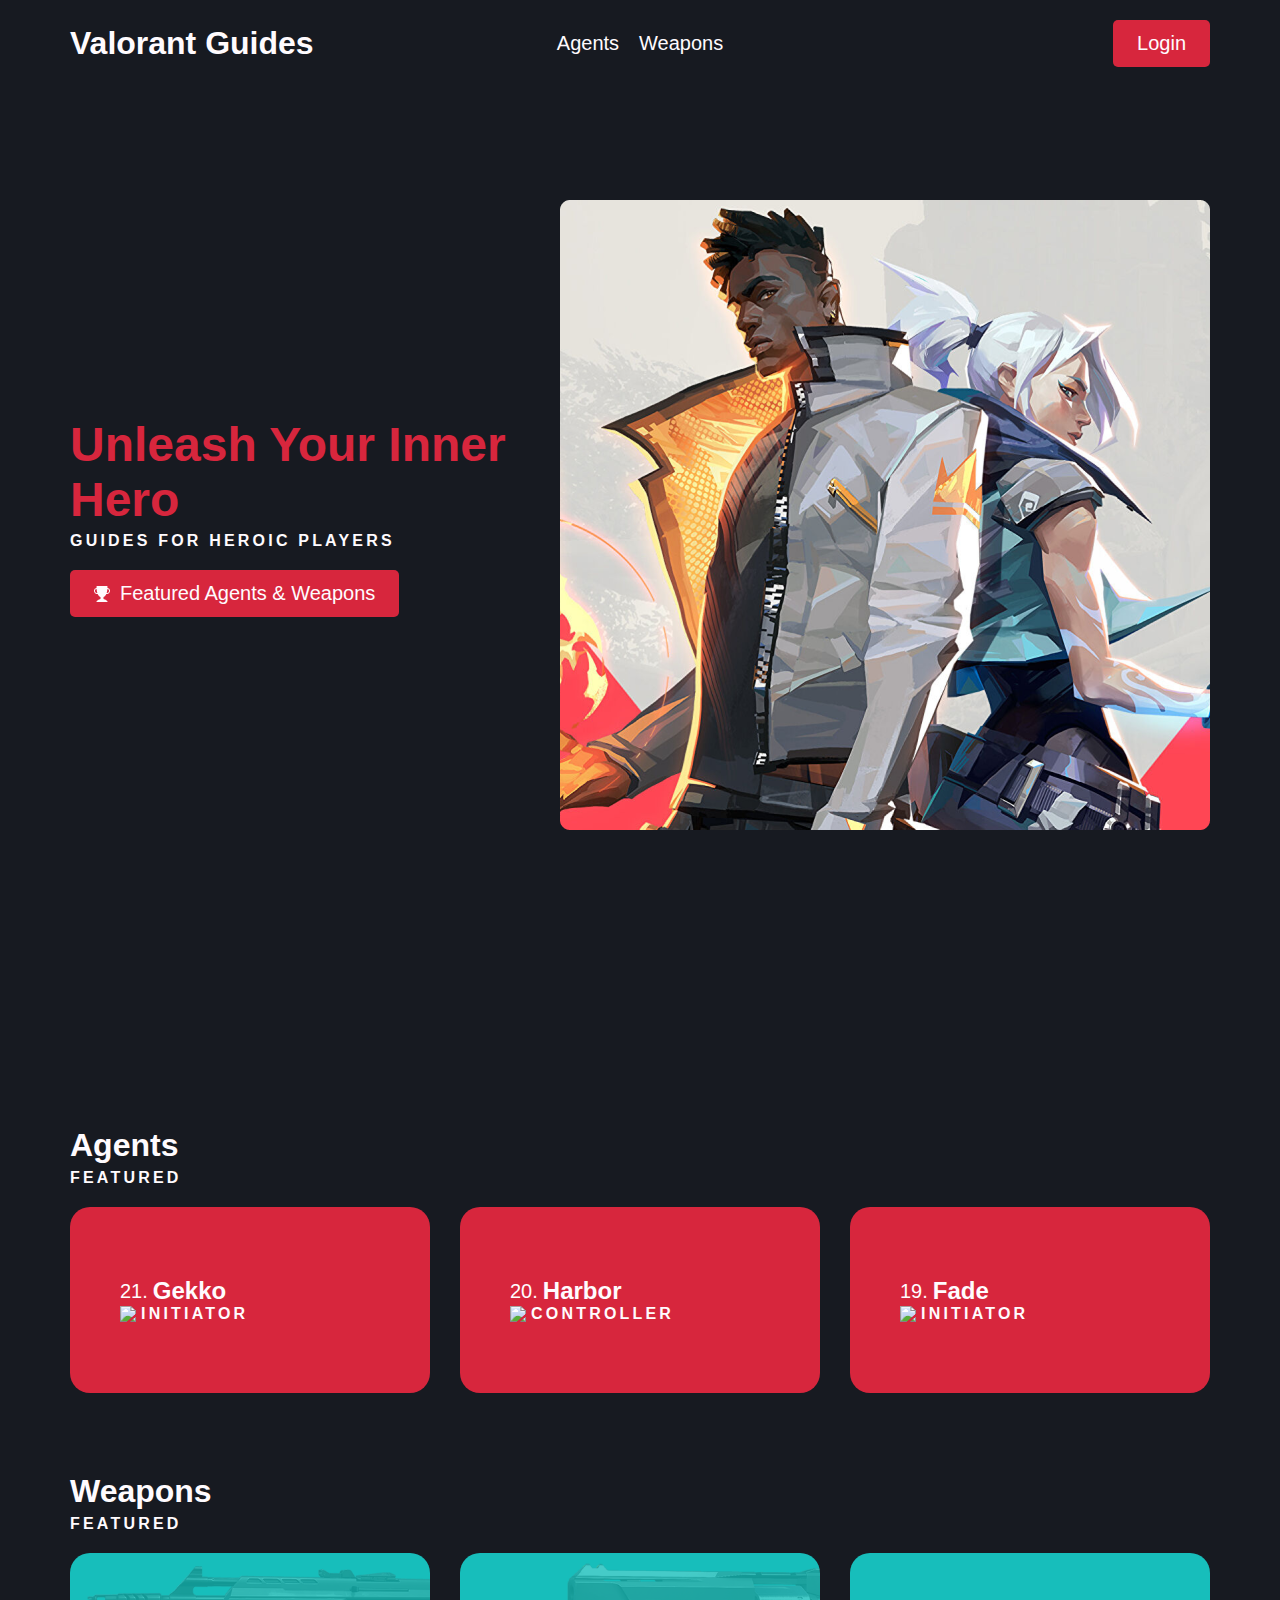
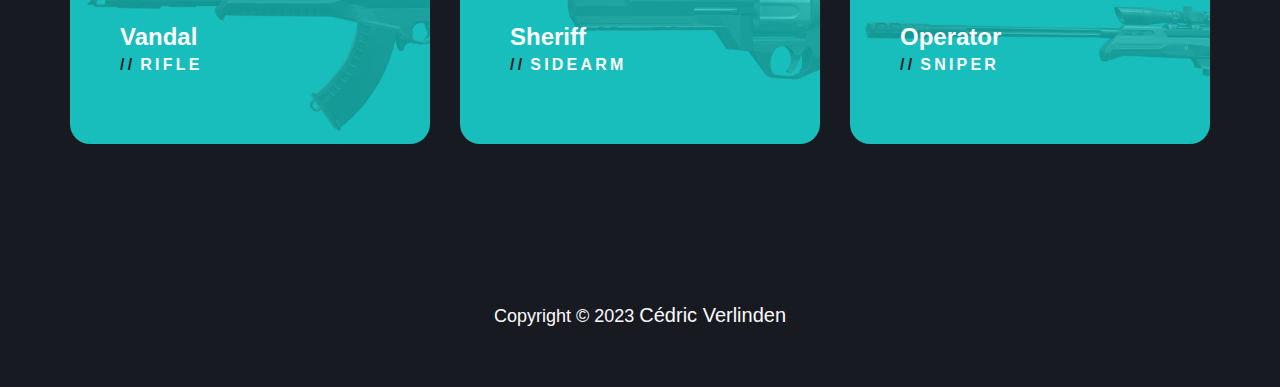
==== commit 0267c3cb: "fixed stuff" ====
--- a/public_html/index.html
+++ b/public_html/index.html
@@ -21,7 +21,6 @@
           <ul>
             <li><a href="./agents.html">Agents</a></li>
             <li><a href="./weapons.html">Weapons</a></li>
-            <li><a href="./stats.html">Stats</a></li>
           </ul>
         </div>
         <div class="cta"><button class="btn-primary">Login</button></div>
@@ -56,7 +55,7 @@
           <img src="./assets/images/hero.png" alt="" />
         </div>
       </div>
-      <div class="featured">
+      <div id="featured" class="featured">
         <div class="agents">
           <div class="top">
             <h2>Agents</h2>
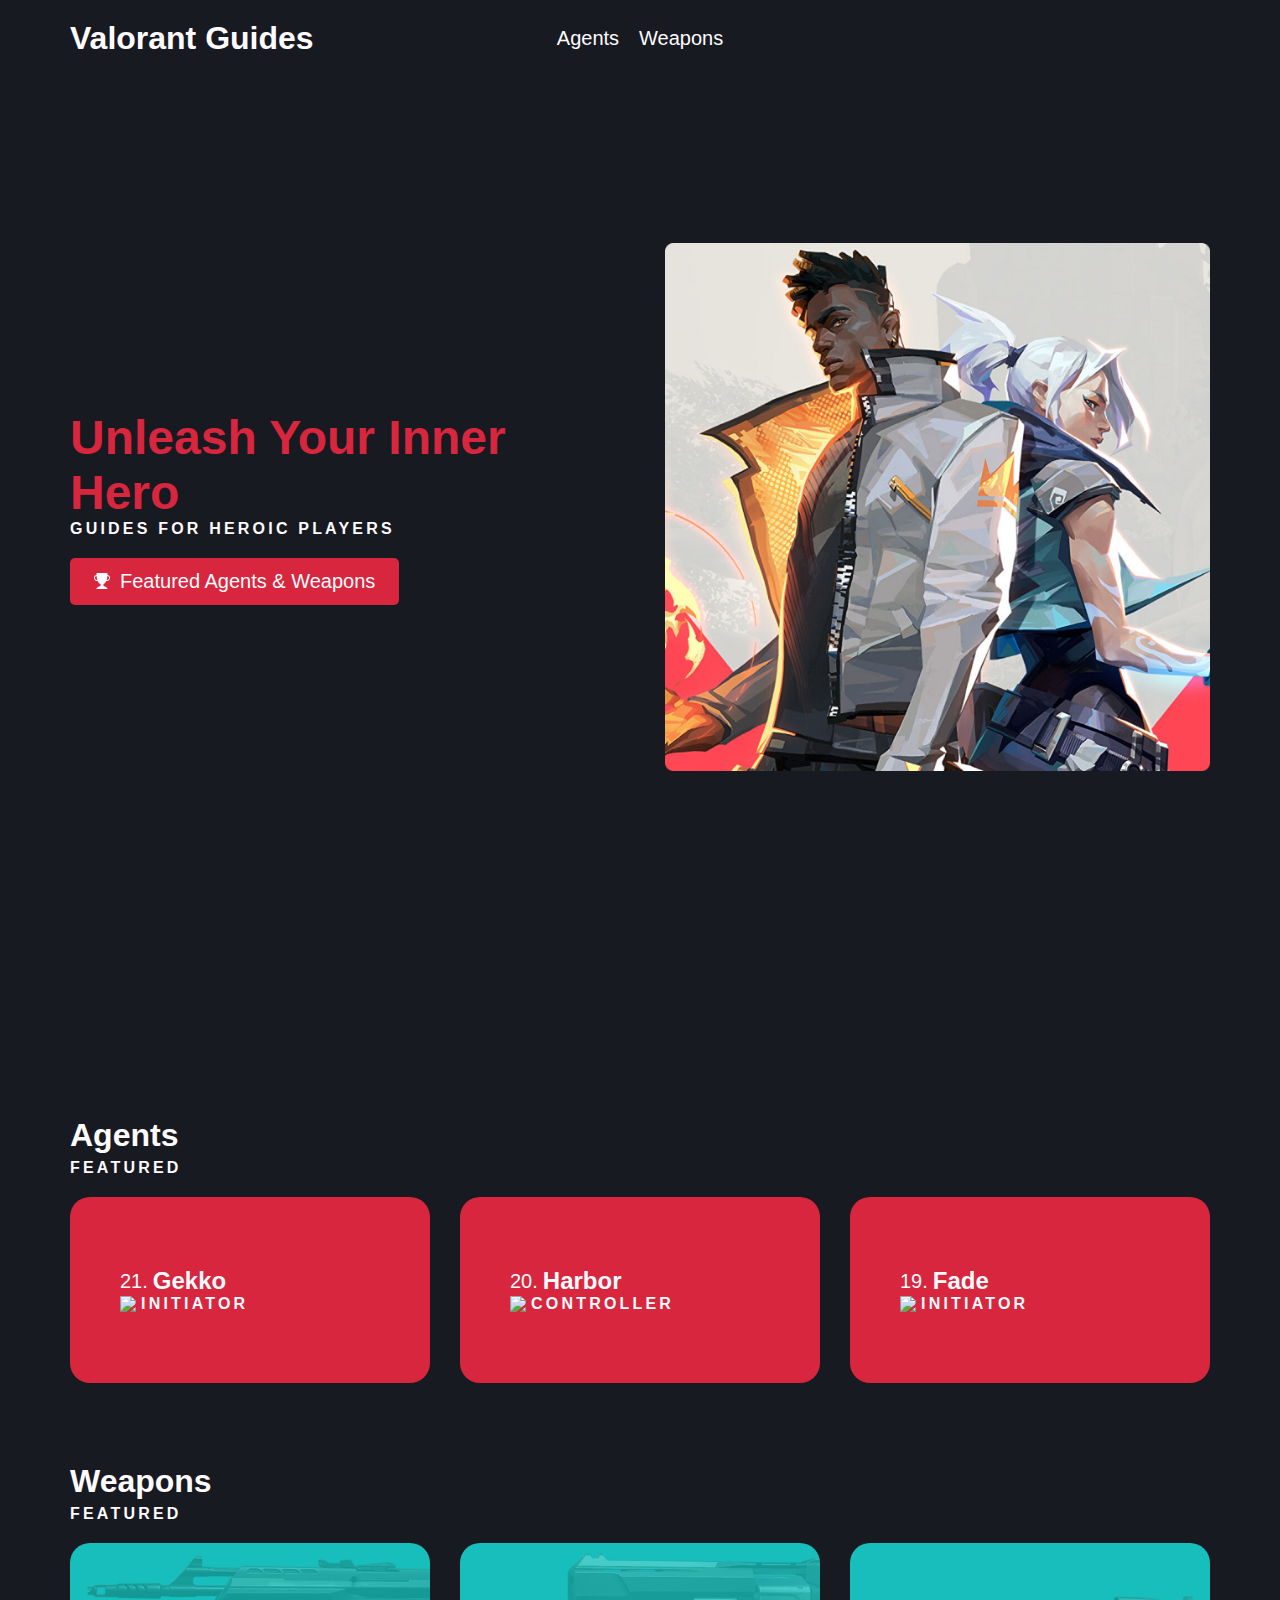
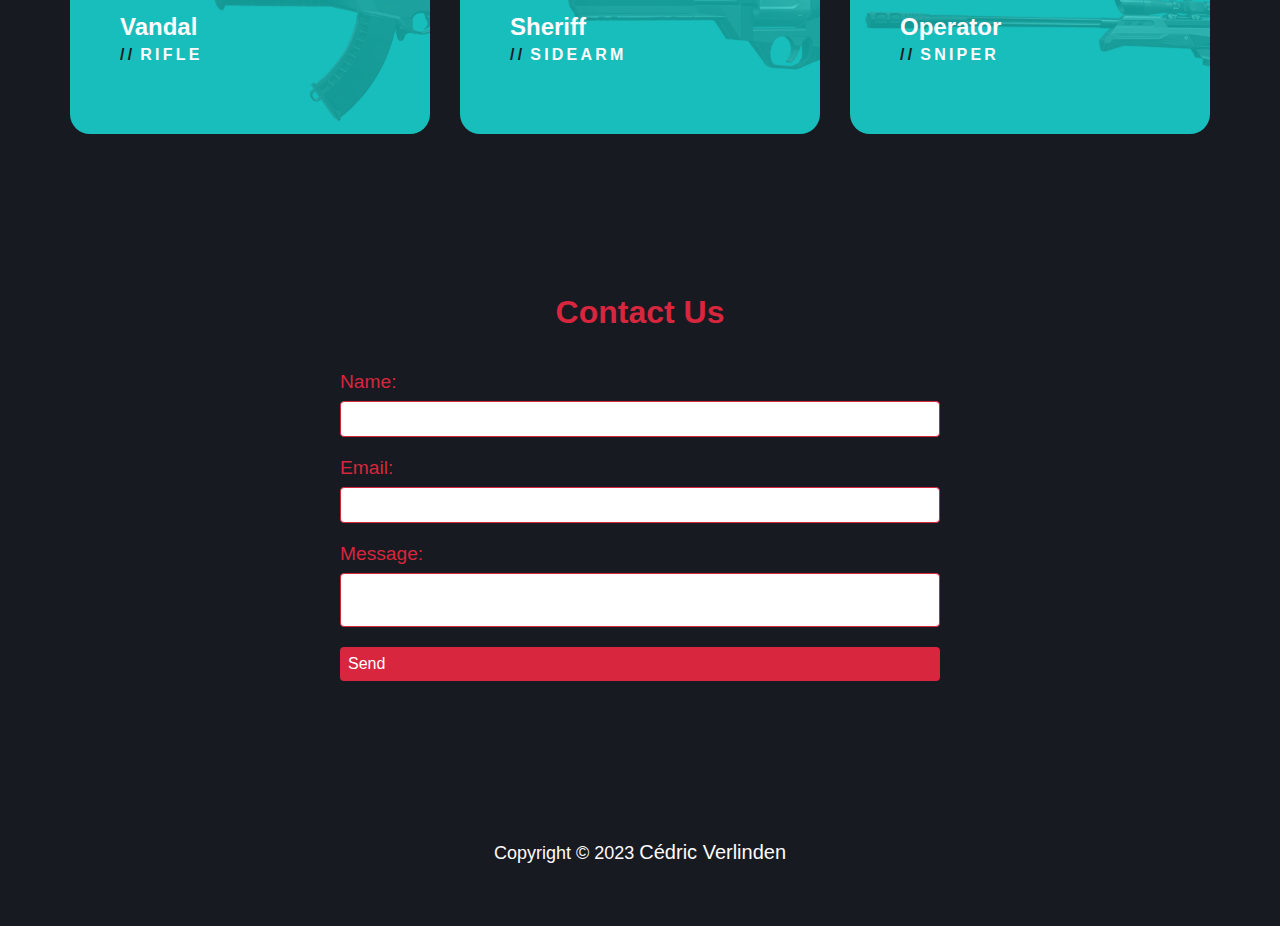
==== commit 63d4d33d: "Made responsive and added contact form" ====
--- a/public_html/index.html
+++ b/public_html/index.html
@@ -23,7 +23,7 @@
             <li><a href="./weapons.html">Weapons</a></li>
           </ul>
         </div>
-        <div class="cta"><button class="btn-primary">Login</button></div>
+        <div class="cta"></div>
       </div>
       <div class="hero">
         <div class="left">
@@ -63,9 +63,13 @@
           </div>
           <div class="bottom">
             <script type="module">
-              import { getLastThreeAgents as agents } from './js/database.js';
+              import { getLastThreeAgents as agents } from "./js/database.js";
 
-              createAgentCards('.featured .agents .bottom', '.featured .agents .bottom .agent-card', agents());
+              createAgentCards(
+                ".featured .agents .bottom",
+                ".featured .agents .bottom .agent-card",
+                agents()
+              );
             </script>
           </div>
         </div>
@@ -76,12 +80,45 @@
           </div>
           <div class="bottom">
             <script>
-              createWeaponCard('.featured .weapons .bottom', '.featured .weapons .bottom .weapon-card', 'vandal', 'rifle');
-              createWeaponCard('.featured .weapons .bottom', '.featured .weapons .bottom .weapon-card','sheriff', 'sidearm');
-              createWeaponCard('.featured .weapons .bottom', '.featured .weapons .bottom .weapon-card','operator', 'sniper');
+              createWeaponCard(
+                ".featured .weapons .bottom",
+                ".featured .weapons .bottom .weapon-card",
+                "vandal",
+                "rifle"
+              );
+              createWeaponCard(
+                ".featured .weapons .bottom",
+                ".featured .weapons .bottom .weapon-card",
+                "sheriff",
+                "sidearm"
+              );
+              createWeaponCard(
+                ".featured .weapons .bottom",
+                ".featured .weapons .bottom .weapon-card",
+                "operator",
+                "sniper"
+              );
             </script>
           </div>
         </div>
+      </div>
+      <div class="contact">
+        <h2>Contact Us</h2>
+        <form>
+          <div class="form-group">
+            <label for="name">Name:</label>
+            <input type="text" id="name" name="name" required />
+          </div>
+          <div class="form-group">
+            <label for="email">Email:</label>
+            <input type="email" id="email" name="email" required />
+          </div>
+          <div class="form-group">
+            <label for="message">Message:</label>
+            <textarea id="message" name="message" required></textarea>
+          </div>
+          <button type="submit">Send</button>
+        </form>
       </div>
       <div class="footer">
         <p>
--- a/public_html/assets/css/navigation.css
+++ b/public_html/assets/css/navigation.css
@@ -1,42 +1,57 @@
 /* Navigation start */
 .navigation {
-    display: flex;
-    justify-content: space-between;
-    align-items: center;
+  display: flex;
+  justify-content: space-between;
+  align-items: center;
 }
 
 .navigation .logo {
-    flex: 1;
+  flex: 1;
 }
 
 .navigation .links {
-    flex: 1;
-    text-align: center;
+  flex: 1;
+  text-align: center;
 }
 
 .navigation .links ul {
-    display: flex;
-    gap: 20px;
-    justify-content: center;
+  display: flex;
+  gap: 20px;
+  justify-content: center;
 }
 
 .navigation .links ul li {
-    list-style: none;
+  list-style: none;
 }
 
 .navigation .links ul li a {
-    color: inherit;
-    transition: .2s ease-in-out;
+  color: inherit;
+  transition: 0.2s ease-in-out;
 }
 
 .navigation .links ul li a:hover {
-    color: var(--primary-color);
+  color: var(--primary-color);
 }
 
 .navigation .cta {
-    flex: 1;
-    display: flex;
-    flex-direction: column;
-    align-items: end;
+  flex: 1;
+  display: flex;
+  flex-direction: column;
+  align-items: end;
 }
-/* Navigation end */+/* Navigation end */
+
+/* Mobile */
+@media (max-width: 910px) {
+  .navigation .cta {
+    display: none;
+  }
+
+  .navigation .links {
+    text-align: right;
+  }
+
+  .navigation .links ul {
+    justify-content: flex-end;
+  }
+}
--- a/public_html/assets/css/pages/index.css
+++ b/public_html/assets/css/pages/index.css
@@ -1,146 +1,242 @@
 :root {
-    --primary-color: #D7263D;
-    --secondary-color: #17BEBB;
-    --text-color: #FFFBFE;
-    --background-color: #171A21;
+  --primary-color: #d7263d;
+  --secondary-color: #17bebb;
+  --text-color: #fffbfe;
+  --background-color: #171a21;
 }
 
 html {
-    scroll-behavior: smooth;
+  scroll-behavior: smooth;
 }
 
 .container {
-    display: flex;
-    flex-direction: column;
-}
-
-.container > :nth-child(n+3) {
-    margin-top: 160px;
+  display: flex;
+  flex-direction: column;
+}
+
+.container > :nth-child(n + 3) {
+  margin-top: 160px;
 }
 
 /* Hero start */
 .hero {
-    height: 100vh;
+  height: 100vh;
 }
 
 .hero {
-    display: flex;
-    flex-direction: row;
-    align-items: center;
-    height: 100vh;
-}
-
-.hero .left, .right {
-    flex: 1;
+  display: flex;
+  gap: 50px;
+  flex-direction: row;
+  align-items: center;
+  height: 100vh;
+}
+
+.hero .left,
+.hero .right {
+  flex: 1;
+}
+
+.hero .right {
+  display: flex;
+  justify-content: center;
+  align-items: center;
+  flex-shrink: 1;
 }
 
 .hero .left {
-    display: flex;
+  display: flex;
+  flex-direction: column;
+  gap: 20px;
+}
+
+.hero .left h1 {
+  color: var(--primary-color);
+}
+
+.hero .left .top {
+  display: flex;
+  flex-direction: column;
+}
+
+.hero .right img {
+  max-width: 100%;
+  flex-basis: 50%;
+}
+
+.hero .right {
+  text-align: right;
+}
+/* Hero end */
+
+/* Featured start */
+.featured {
+  display: flex;
+  flex-direction: column;
+  gap: 80px;
+}
+
+.featured .top {
+  display: flex;
+  flex-direction: column;
+  gap: 5px;
+}
+
+.featured .agents {
+  display: flex;
+  flex-direction: column;
+  gap: 20px;
+}
+
+.featured .agents .bottom {
+  display: flex;
+  flex-direction: row;
+  flex-wrap: wrap;
+  gap: 30px;
+}
+
+.featured .agents .bottom .agent-card {
+  flex: 1;
+  border-radius: 20px;
+  padding: 70px 50px;
+  gap: 5px;
+  background-color: var(--primary-color);
+  transition: background-position-x 0.2s ease-in-out,
+    background-color 0.2s ease-in-out;
+  background-repeat: no-repeat;
+  cursor: pointer;
+}
+
+.featured .agents .bottom .agent-card .name {
+  display: flex;
+  flex-direction: row;
+  align-items: center;
+  gap: 5px;
+}
+
+.featured .agents .bottom .agent-card .role {
+  display: flex;
+  flex-direction: row;
+  align-items: center;
+  gap: 5px;
+}
+
+.featured .weapons {
+  display: flex;
+  flex-direction: column;
+  gap: 20px;
+}
+
+.featured .weapons .bottom {
+  display: flex;
+  flex-direction: row;
+  flex-wrap: wrap;
+  gap: 30px;
+}
+
+.featured .weapons .bottom .weapon-card {
+  flex: 1;
+  border-radius: 20px;
+  padding: 70px 50px;
+  background-color: var(--secondary-color);
+  cursor: pointer;
+  transition: background-color 0.2s ease-in-out;
+}
+
+.featured .weapons .bottom .weapon-card .info {
+  display: flex;
+  flex-direction: column;
+  gap: 5px;
+  transition: transform 0.2s ease-in-out;
+}
+
+.featured .weapons .bottom .weapon-card .info .type {
+  display: flex;
+  flex-direction: row;
+  gap: 5px;
+}
+
+.featured .weapons .bottom .weapon-card .info .type .subheading.slash {
+  color: var(--background-color);
+  background-size: cover;
+}
+
+/* Contact */
+.contact {
+  display: flex;
+  flex-direction: column;
+  align-items: center;
+  margin-top: 80px;
+  gap: 40px;
+}
+
+.contact h2 {
+  font-size: 2rem;
+  color: var(--primary-color);
+}
+
+.contact form {
+  display: flex;
+  flex-direction: column;
+  gap: 20px;
+  width: 100%;
+  max-width: 600px;
+}
+
+.contact .form-group {
+  display: flex;
+  flex-direction: column;
+  gap: 8px;
+}
+
+.contact label {
+  font-size: 1.2rem;
+  color: var(--primary-color);
+}
+
+.contact input,
+.contact textarea {
+  padding: 8px;
+  border: 1px solid var(--primary-color);
+  border-radius: 4px;
+  font-size: 1rem;
+  resize: none;
+}
+
+.contact input:focus,
+.contact textarea:focus {
+  outline: none;
+  border-color: var(--secondary-color);
+}
+
+.contact button[type="submit"] {
+  padding: 8px;
+  background-color: var(--primary-color);
+  color: white;
+  border: none;
+  border-radius: 4px;
+  font-size: 1rem;
+  cursor: pointer;
+}
+
+.contact button[type="submit"]:hover {
+  background-color: var(--secondary-color);
+}
+
+/* Mobile */
+/* Hero */
+@media screen and (max-width: 910px) {
+  .hero {
     flex-direction: column;
     gap: 20px;
-}
-
-.hero .left h1 {
-    color: var(--primary-color);
-}
-
-.hero .left .top {
-    display: flex;
-    flex-direction: column;
-    gap: 5px;
-}
-
-.hero .right {
-    text-align: right;
-}
-/* Hero end */
-
-
-/* Featured start */
-.featured {
-    display: flex;
-    flex-direction: column;
-    gap: 80px;
-}
-
-.featured .top {
-    display: flex;
-    flex-direction: column;
-    gap: 5px;
-}
-
-.featured .agents {
-    display: flex;
-    flex-direction: column;
-    gap: 20px;
-}
-
-.featured .agents .bottom {
-    display: flex;
-    flex-direction: row;
-    gap: 30px;
-}
-
-.featured .agents .bottom .agent-card {
-    flex: 1;
-    border-radius: 20px;
-    padding: 70px 50px;
-    gap: 5px;
-    background-color: var(--primary-color);
-    transition: background-position-x .2s ease-in-out, background-color .2s ease-in-out;
-    background-repeat: no-repeat;
-    cursor: pointer;
-}
-
-.featured .agents .bottom .agent-card .name {
-    display: flex;
-    flex-direction: row;
+  }
+
+  .hero .left {
+    text-align: center;
+    justify-content: center;
     align-items: center;
-    gap: 5px;
-}
-
-.featured .agents .bottom .agent-card .role {
-    display: flex;
-    flex-direction: row;
-    align-items: center;
-    gap: 5px;
-}
-
-.featured .weapons {
-    display: flex;
-    flex-direction: column;
-    gap: 20px;
-}
-
-.featured .weapons .bottom {
-    display: flex;
-    flex-direction: row;
-    gap: 30px;
-}
-
-.featured .weapons .bottom .weapon-card {
-    flex: 1;
-    border-radius: 20px;
-    padding: 70px 50px;
-    background-color: var(--secondary-color);
-    cursor: pointer;
-    transition: background-color .2s ease-in-out;
-}
-
-.featured .weapons .bottom .weapon-card .info {
-    display: flex;
-    flex-direction: column;
-    gap: 5px;
-    transition: transform .2s ease-in-out;
-}
-
-.featured .weapons .bottom .weapon-card .info .type {
-    display: flex;
-    flex-direction: row;
-    gap: 5px;
-}
-
-.featured .weapons .bottom .weapon-card .info .type .subheading.slash {
-    color: var(--background-color);
-    background-size: cover;
-}+  }
+
+  .hero .right {
+    display: none;
+  }
+}
